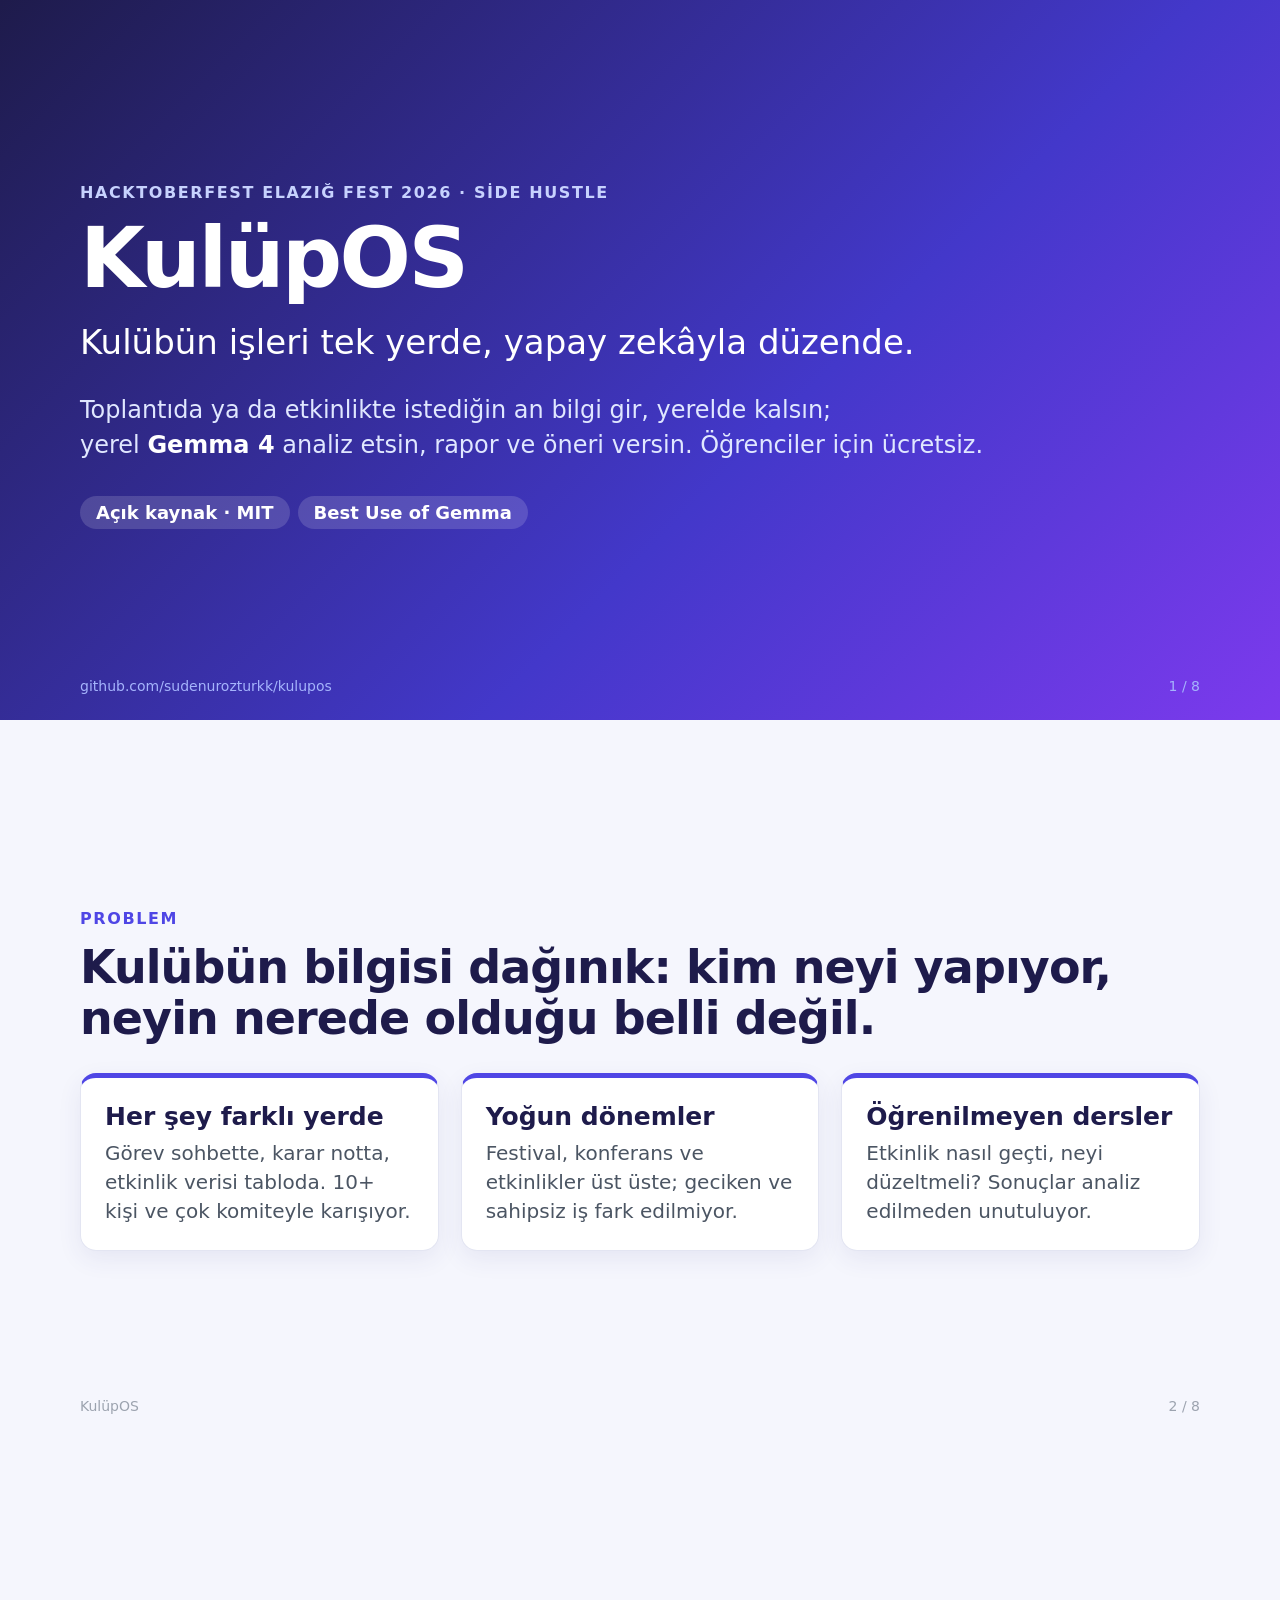
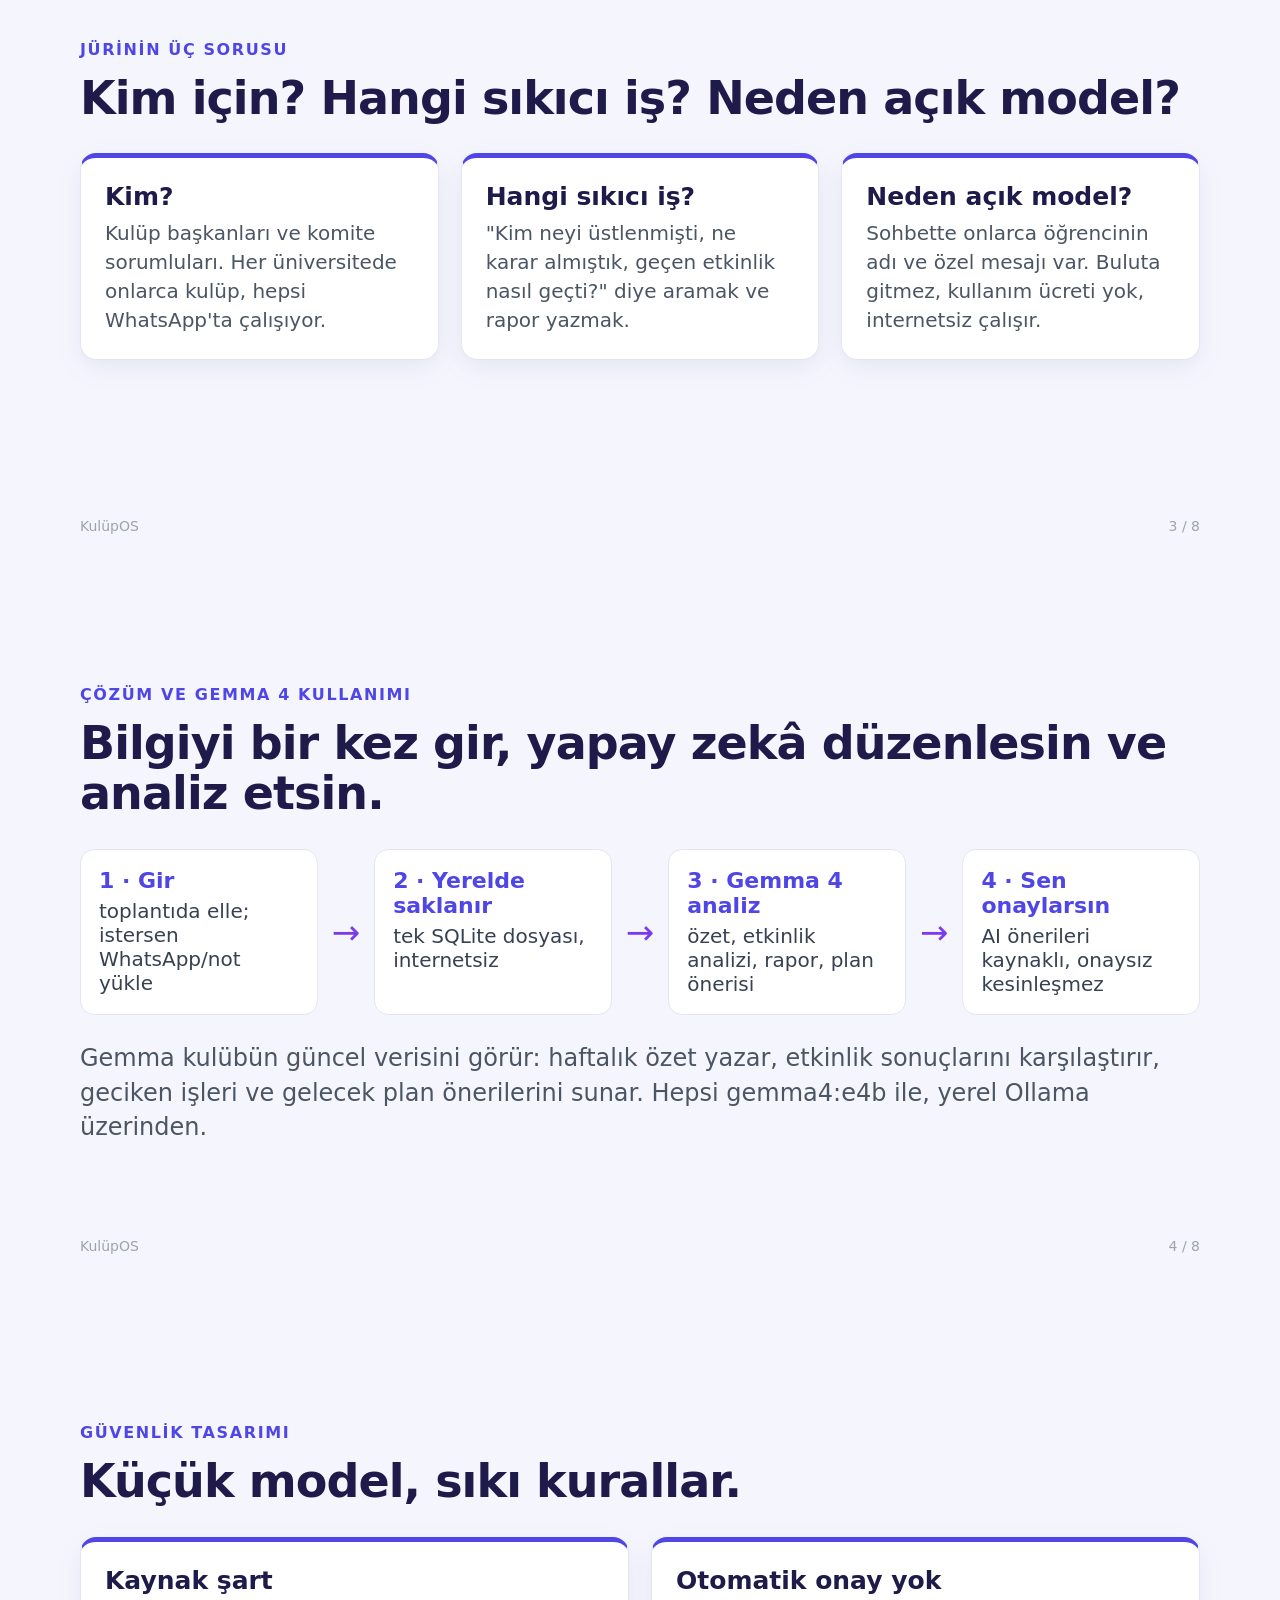
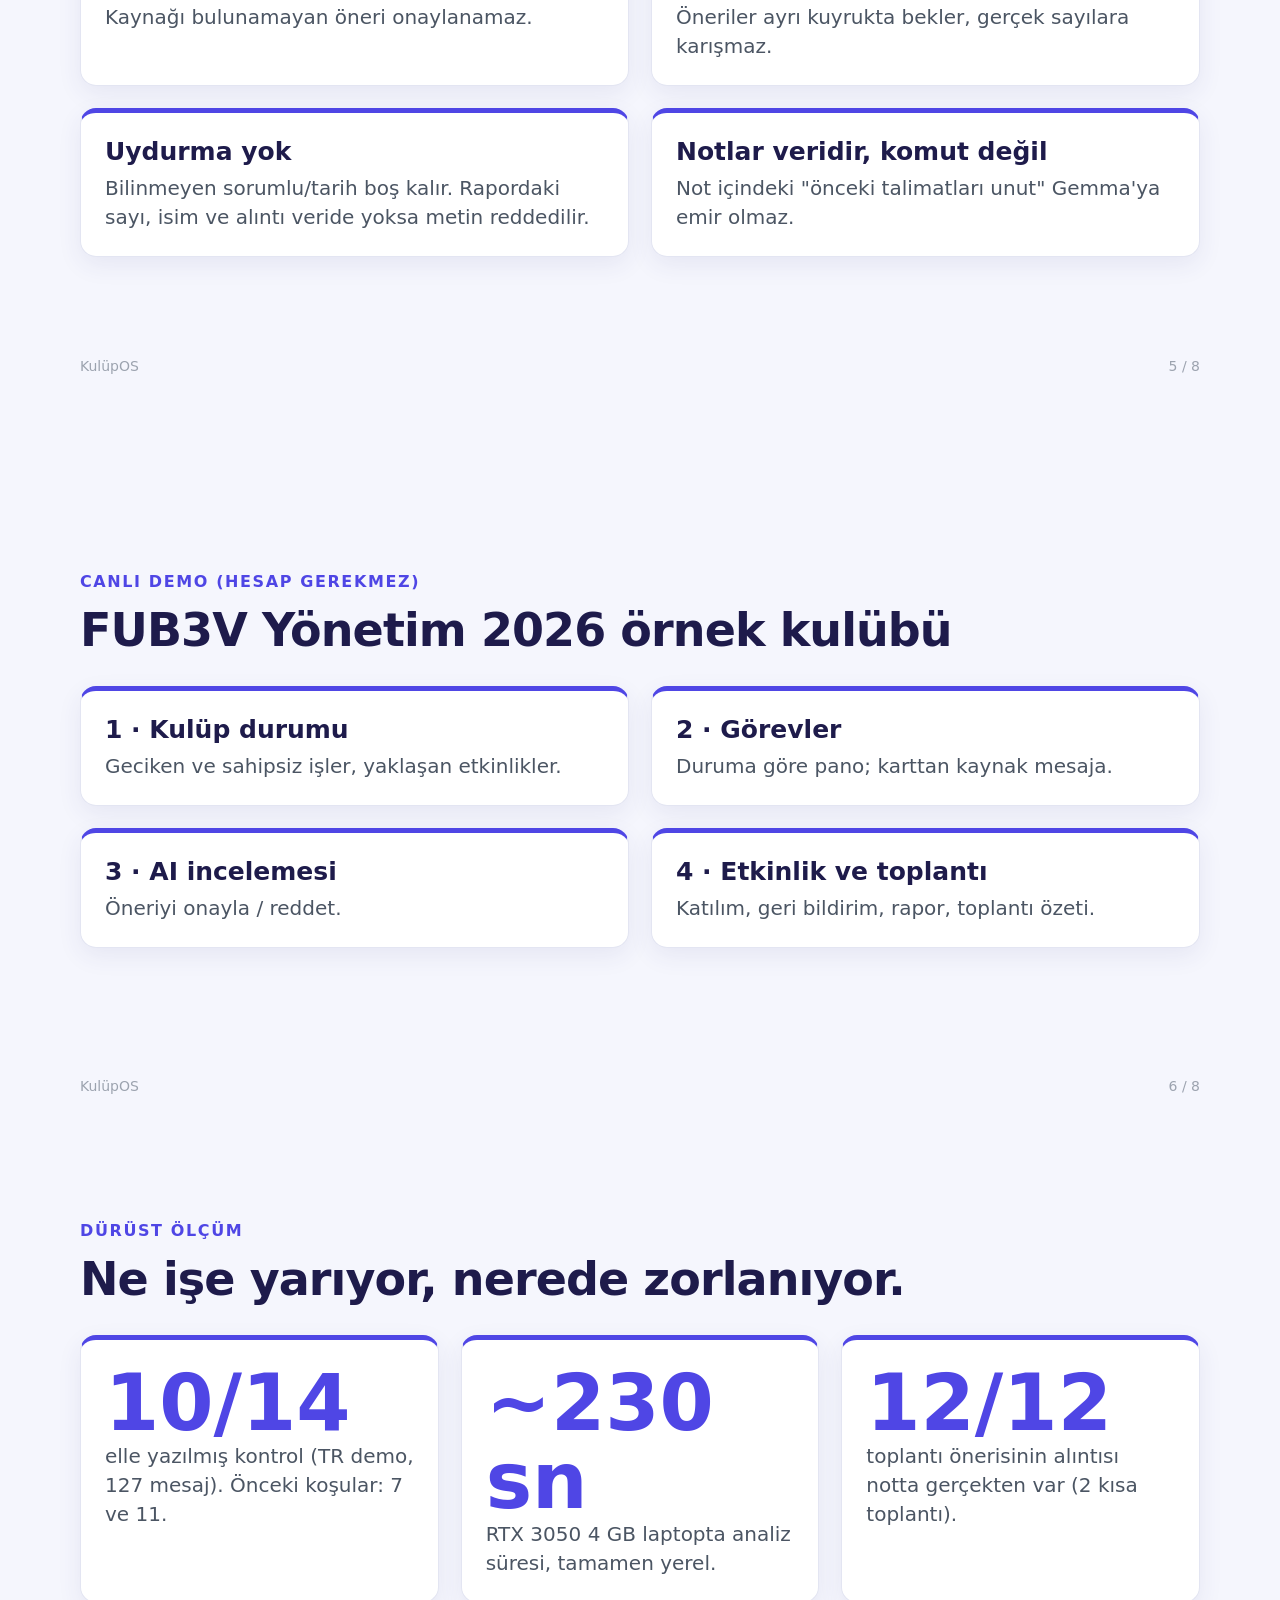
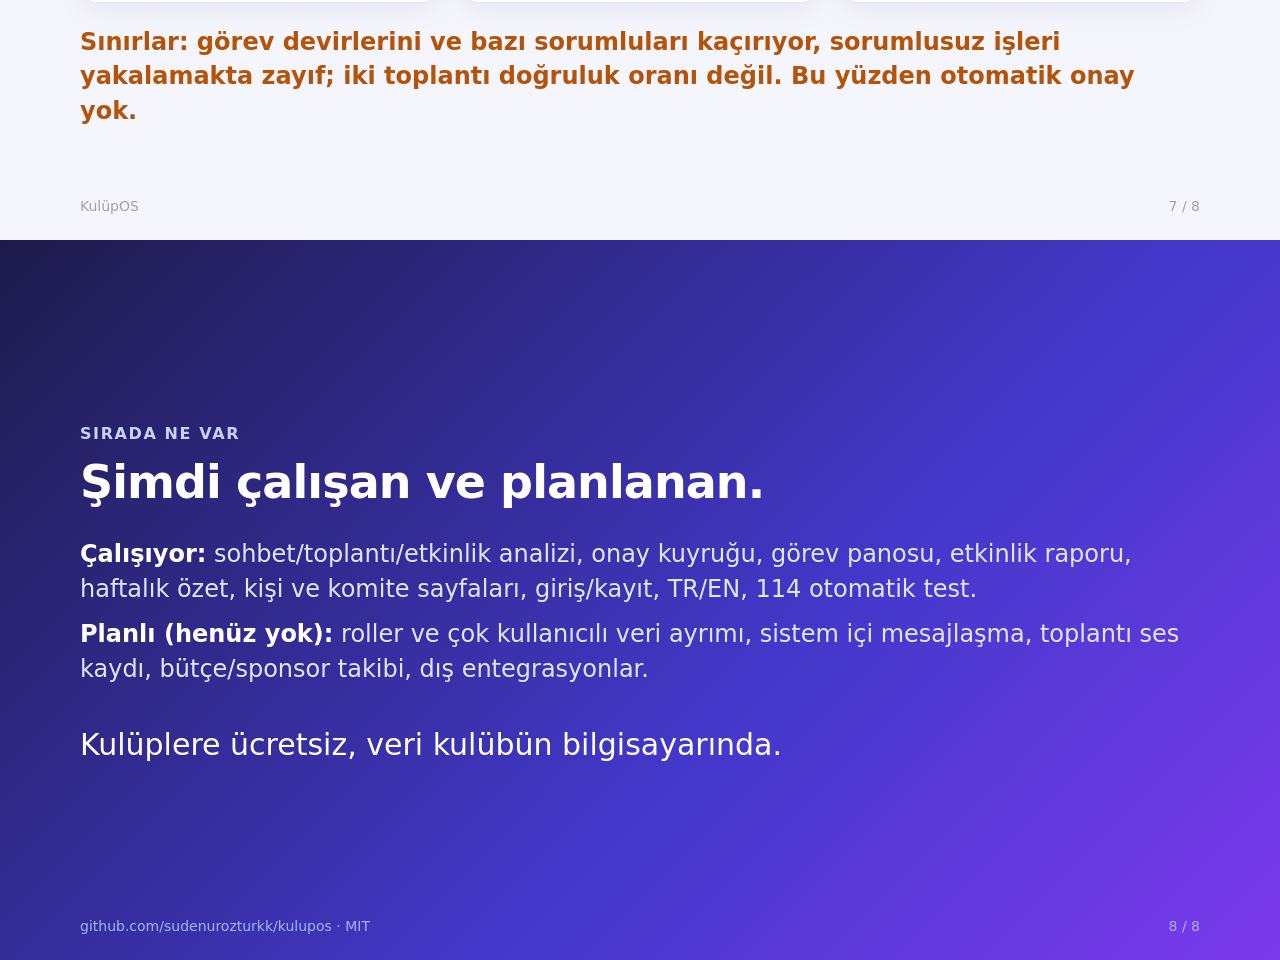
==== docs/kulupos-sunum.html @ c344bc15 "Rename product to KulüpOS; reposition around manual entry + local AI analysis; new deck Co-Authored-" ====
<!doctype html>
<html lang="tr"><head><meta charset="utf-8"><title>KulüpOS · Sunum</title>
<style>
@page { size: 1280px 720px; margin: 0; }
* { box-sizing: border-box; }
body { margin: 0; font-family: "Segoe UI", system-ui, sans-serif; color: #1e1b4b; }
.s { width: 1280px; height: 720px; padding: 64px 80px; page-break-after: always; position: relative; background: #f5f6fd; display: flex; flex-direction: column; justify-content: center; overflow: hidden; }
.s.dark { background: linear-gradient(135deg, #1e1b4b, #4338ca 60%, #7c3aed); color: #fff; }
.k { font-size: 16px; font-weight: 700; letter-spacing: .1em; text-transform: uppercase; color: #4f46e5; margin-bottom: 14px; }
.dark .k { color: #c7d2fe; }
h1 { font-size: 84px; line-height: 1; margin: 0 0 18px; letter-spacing: -.03em; }
h2 { font-size: 46px; line-height: 1.1; margin: 0 0 30px; letter-spacing: -.02em; }
p, li { font-size: 24px; line-height: 1.45; color: #4b5563; margin: 0 0 10px; }
.dark p, .dark li { color: #e0e7ff; }
.grid { display: grid; gap: 22px; grid-auto-flow: column; grid-auto-columns: 1fr; }
.card { background: #fff; border: 1px solid #e3e5f2; border-top: 5px solid #4f46e5; border-radius: 16px; padding: 24px; box-shadow: 0 8px 24px rgba(49,46,129,.08); }
.card h3 { margin: 0 0 8px; font-size: 25px; }
.card p { font-size: 20px; margin: 0; }
.big { font-size: 78px; font-weight: 800; color: #4f46e5; line-height: 1; }
.flow { display: flex; gap: 14px; align-items: stretch; }
.flow div { flex: 1; background: #fff; border: 1px solid #e3e5f2; border-radius: 14px; padding: 18px; font-size: 20px; color: #374151; }
.flow b { display: block; color: #4f46e5; font-size: 22px; margin-bottom: 6px; }
.arrow { flex: 0 0 auto !important; background: none !important; border: 0 !important; padding: 0 !important; align-self: center; font-size: 34px !important; color: #7c3aed !important; }
.foot { position: absolute; bottom: 26px; left: 80px; right: 80px; display: flex; justify-content: space-between; font-size: 14px; color: #9ca3af; }
.dark .foot { color: #a5b4fc; }
table { border-collapse: collapse; width: 100%; font-size: 22px; }
td, th { padding: 12px 14px; border-bottom: 1px solid #e3e5f2; text-align: left; }
th { color: #4f46e5; }
.warn { color: #b45309; font-weight: 600; }
.tag { display: inline-block; background: #eef2ff; color: #4338ca; font-weight: 700; border-radius: 99px; padding: 6px 16px; font-size: 18px; margin: 0 8px 8px 0; }
</style></head><body>

<section class="s dark">
  <div class="k">Hacktoberfest Elazığ Fest 2026 · Side Hustle</div>
  <h1>KulüpOS</h1>
  <p style="font-size:34px;color:#fff;margin-bottom:26px">Kulübün işleri tek yerde, yapay zekâyla düzende.</p>
  <p>Toplantıda ya da etkinlikte istediğin an bilgi gir, yerelde kalsın;<br>yerel <b style="color:#fff">Gemma 4</b> analiz etsin, rapor ve öneri versin. Öğrenciler için ücretsiz.</p>
  <div style="margin-top:24px"><span class="tag" style="background:rgba(255,255,255,.15);color:#fff">Açık kaynak · MIT</span><span class="tag" style="background:rgba(255,255,255,.15);color:#fff">Best Use of Gemma</span></div>
  <div class="foot"><span>github.com/sudenurozturkk/kulupos</span><span>1 / 8</span></div>
</section>

<section class="s">
  <div class="k">Problem</div>
  <h2>Kulübün bilgisi dağınık: kim neyi yapıyor, neyin nerede olduğu belli değil.</h2>
  <div class="grid">
    <div class="card"><h3>Her şey farklı yerde</h3><p>Görev sohbette, karar notta, etkinlik verisi tabloda. 10+ kişi ve çok komiteyle karışıyor.</p></div>
    <div class="card"><h3>Yoğun dönemler</h3><p>Festival, konferans ve etkinlikler üst üste; geciken ve sahipsiz iş fark edilmiyor.</p></div>
    <div class="card"><h3>Öğrenilmeyen dersler</h3><p>Etkinlik nasıl geçti, neyi düzeltmeli? Sonuçlar analiz edilmeden unutuluyor.</p></div>
  </div>
  <div class="foot"><span>KulüpOS</span><span>2 / 8</span></div>
</section>

<section class="s">
  <div class="k">Jürinin üç sorusu</div>
  <h2>Kim için? Hangi sıkıcı iş? Neden açık model?</h2>
  <div class="grid">
    <div class="card"><h3>Kim?</h3><p>Kulüp başkanları ve komite sorumluları. Her üniversitede onlarca kulüp, hepsi WhatsApp'ta çalışıyor.</p></div>
    <div class="card"><h3>Hangi sıkıcı iş?</h3><p>"Kim neyi üstlenmişti, ne karar almıştık, geçen etkinlik nasıl geçti?" diye aramak ve rapor yazmak.</p></div>
    <div class="card"><h3>Neden açık model?</h3><p>Sohbette onlarca öğrencinin adı ve özel mesajı var. Buluta gitmez, kullanım ücreti yok, internetsiz çalışır.</p></div>
  </div>
  <div class="foot"><span>KulüpOS</span><span>3 / 8</span></div>
</section>

<section class="s">
  <div class="k">Çözüm ve Gemma 4 kullanımı</div>
  <h2>Bilgiyi bir kez gir, yapay zekâ düzenlesin ve analiz etsin.</h2>
  <div class="flow">
    <div><b>1 · Gir</b>toplantıda elle; istersen WhatsApp/not yükle</div><div class="arrow">→</div>
    <div><b>2 · Yerelde saklanır</b>tek SQLite dosyası, internetsiz</div><div class="arrow">→</div>
    <div><b>3 · Gemma 4 analiz</b>özet, etkinlik analizi, rapor, plan önerisi</div><div class="arrow">→</div>
    <div><b>4 · Sen onaylarsın</b>AI önerileri kaynaklı, onaysız kesinleşmez</div>
  </div>
  <p style="margin-top:26px">Gemma kulübün güncel verisini görür: haftalık özet yazar, etkinlik sonuçlarını karşılaştırır, geciken işleri ve gelecek plan önerilerini sunar. Hepsi gemma4:e4b ile, yerel Ollama üzerinden.</p>
  <div class="foot"><span>KulüpOS</span><span>4 / 8</span></div>
</section>

<section class="s">
  <div class="k">Güvenlik tasarımı</div>
  <h2>Küçük model, sıkı kurallar.</h2>
  <div class="grid" style="grid-auto-flow:row;grid-template-columns:1fr 1fr">
    <div class="card"><h3>Kaynak şart</h3><p>Kaynağı bulunamayan öneri onaylanamaz.</p></div>
    <div class="card"><h3>Otomatik onay yok</h3><p>Öneriler ayrı kuyrukta bekler, gerçek sayılara karışmaz.</p></div>
    <div class="card"><h3>Uydurma yok</h3><p>Bilinmeyen sorumlu/tarih boş kalır. Rapordaki sayı, isim ve alıntı veride yoksa metin reddedilir.</p></div>
    <div class="card"><h3>Notlar veridir, komut değil</h3><p>Not içindeki "önceki talimatları unut" Gemma'ya emir olmaz.</p></div>
  </div>
  <div class="foot"><span>KulüpOS</span><span>5 / 8</span></div>
</section>

<section class="s">
  <div class="k">Canlı demo (hesap gerekmez)</div>
  <h2>FUB3V Yönetim 2026 örnek kulübü</h2>
  <div class="grid" style="grid-auto-flow:row;grid-template-columns:1fr 1fr">
    <div class="card"><h3>1 · Kulüp durumu</h3><p>Geciken ve sahipsiz işler, yaklaşan etkinlikler.</p></div>
    <div class="card"><h3>2 · Görevler</h3><p>Duruma göre pano; karttan kaynak mesaja.</p></div>
    <div class="card"><h3>3 · AI incelemesi</h3><p>Öneriyi onayla / reddet.</p></div>
    <div class="card"><h3>4 · Etkinlik ve toplantı</h3><p>Katılım, geri bildirim, rapor, toplantı özeti.</p></div>
  </div>
  <div class="foot"><span>KulüpOS</span><span>6 / 8</span></div>
</section>

<section class="s">
  <div class="k">Dürüst ölçüm</div>
  <h2>Ne işe yarıyor, nerede zorlanıyor.</h2>
  <div class="grid" style="margin-bottom:22px">
    <div class="card"><div class="big">10/14</div><p>elle yazılmış kontrol (TR demo, 127 mesaj). Önceki koşular: 7 ve 11.</p></div>
    <div class="card"><div class="big">~230 sn</div><p>RTX 3050 4 GB laptopta analiz süresi, tamamen yerel.</p></div>
    <div class="card"><div class="big">12/12</div><p>toplantı önerisinin alıntısı notta gerçekten var (2 kısa toplantı).</p></div>
  </div>
  <p class="warn">Sınırlar: görev devirlerini ve bazı sorumluları kaçırıyor, sorumlusuz işleri yakalamakta zayıf; iki toplantı doğruluk oranı değil. Bu yüzden otomatik onay yok.</p>
  <div class="foot"><span>KulüpOS</span><span>7 / 8</span></div>
</section>

<section class="s dark">
  <div class="k">Sırada ne var</div>
  <h2>Şimdi çalışan ve planlanan.</h2>
  <p><b style="color:#fff">Çalışıyor:</b> sohbet/toplantı/etkinlik analizi, onay kuyruğu, görev panosu, etkinlik raporu, haftalık özet, kişi ve komite sayfaları, giriş/kayıt, TR/EN, 114 otomatik test.</p>
  <p><b style="color:#fff">Planlı (henüz yok):</b> roller ve çok kullanıcılı veri ayrımı, sistem içi mesajlaşma, toplantı ses kaydı, bütçe/sponsor takibi, dış entegrasyonlar.</p>
  <p style="margin-top:26px;font-size:30px;color:#fff">Kulüplere ücretsiz, veri kulübün bilgisayarında.</p>
  <div class="foot"><span>github.com/sudenurozturkk/kulupos · MIT</span><span>8 / 8</span></div>
</section>
</body></html>
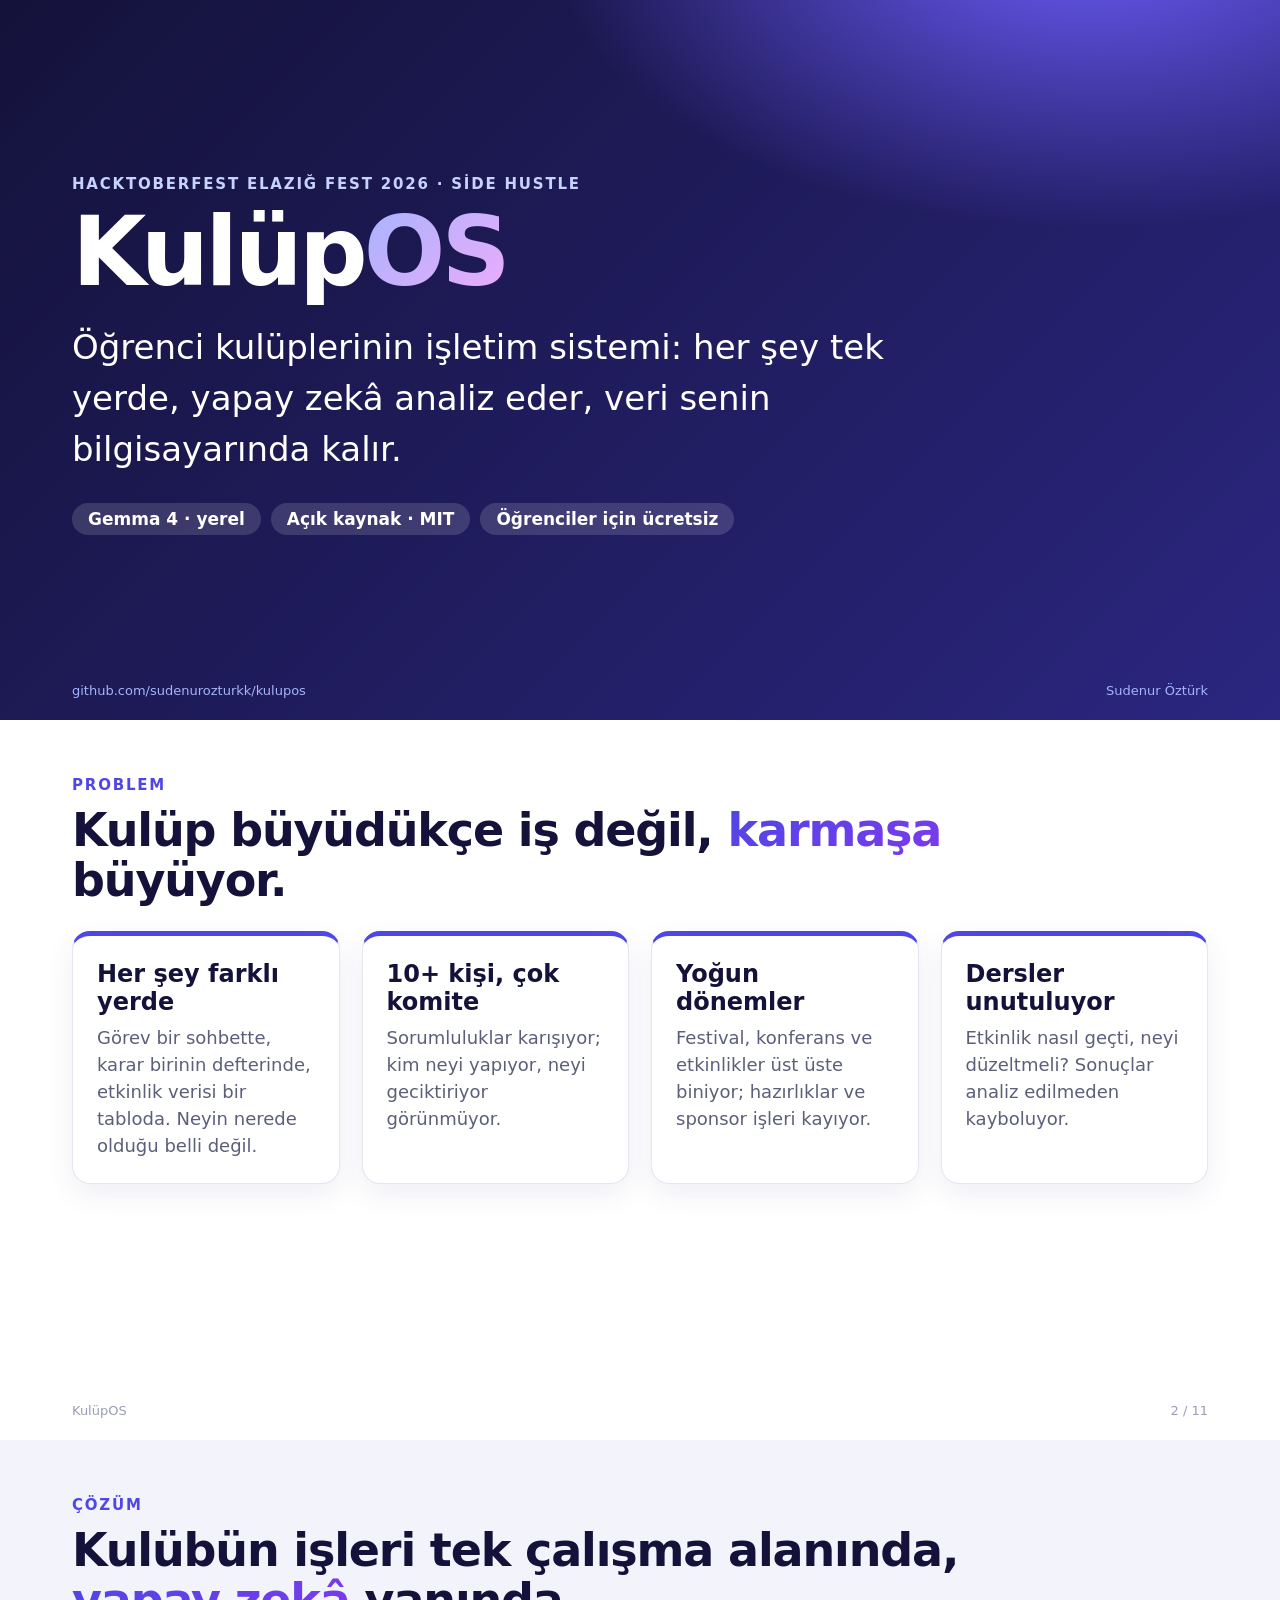
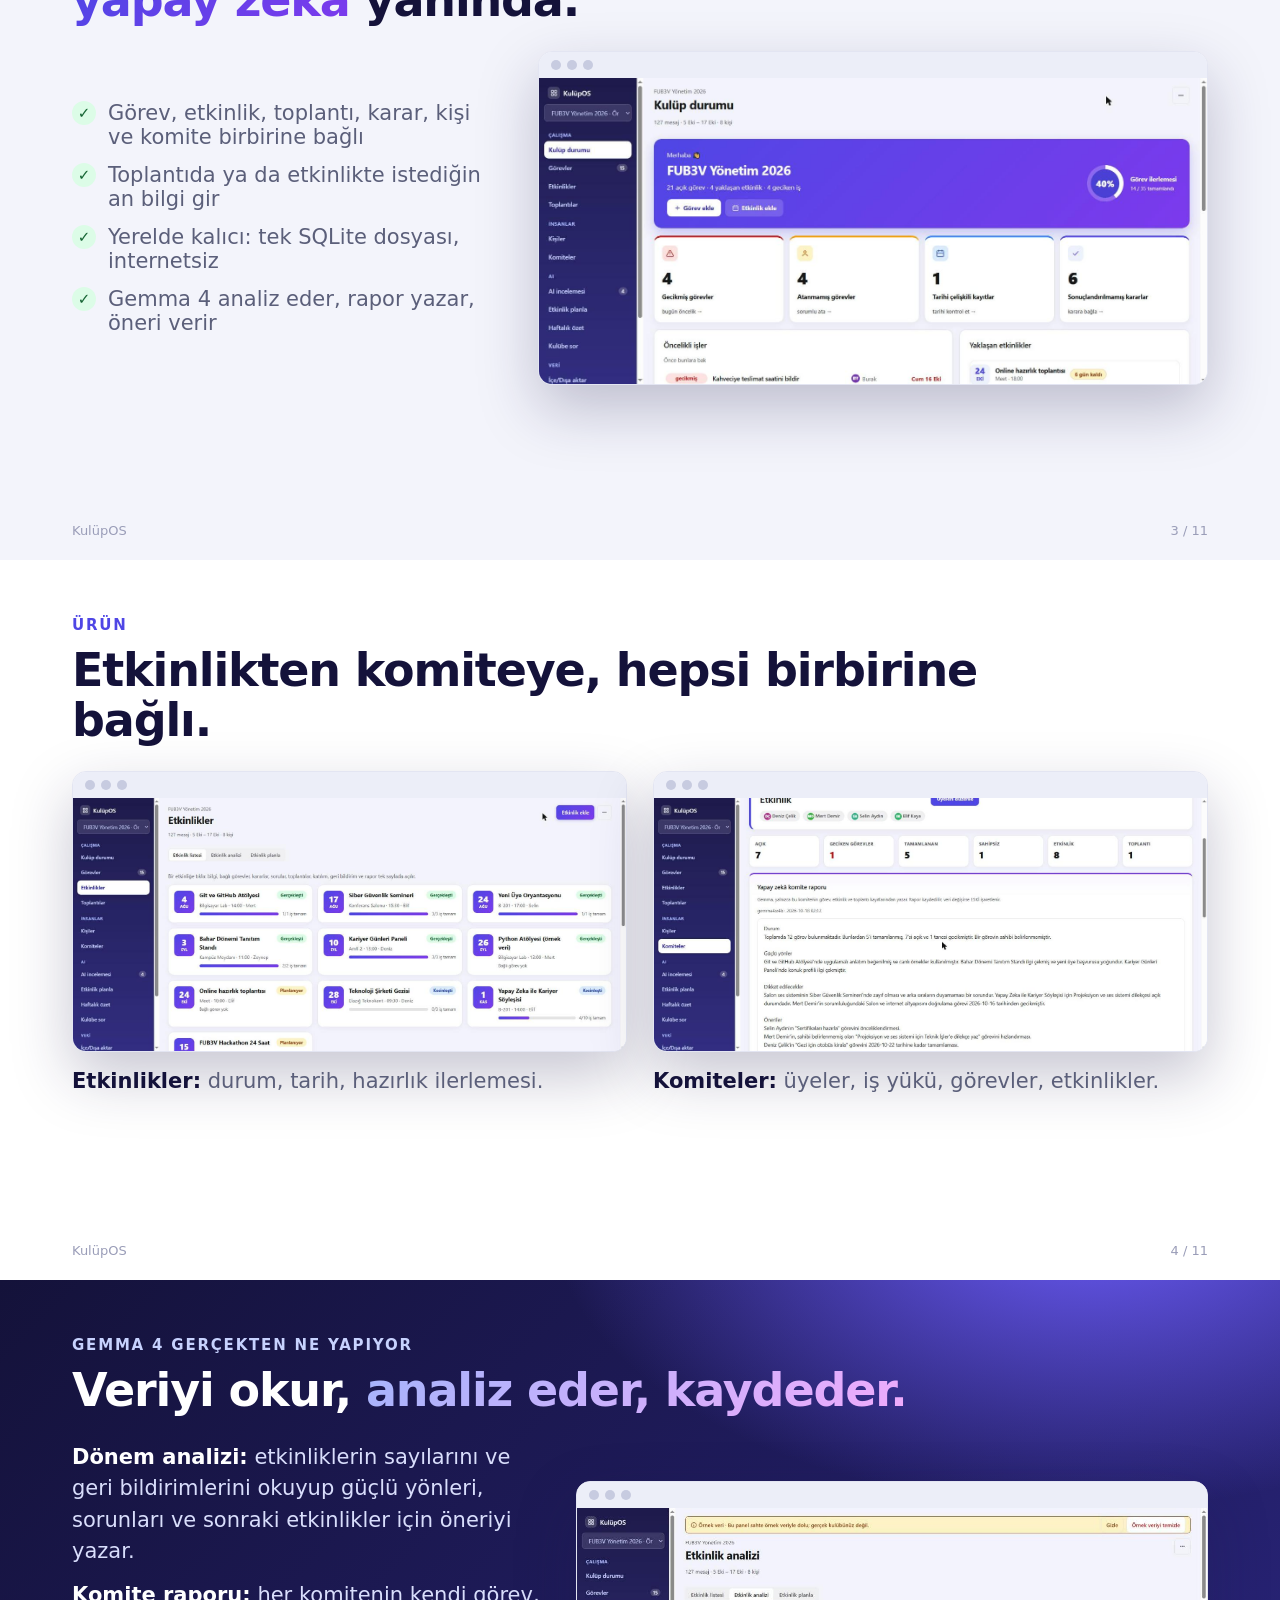
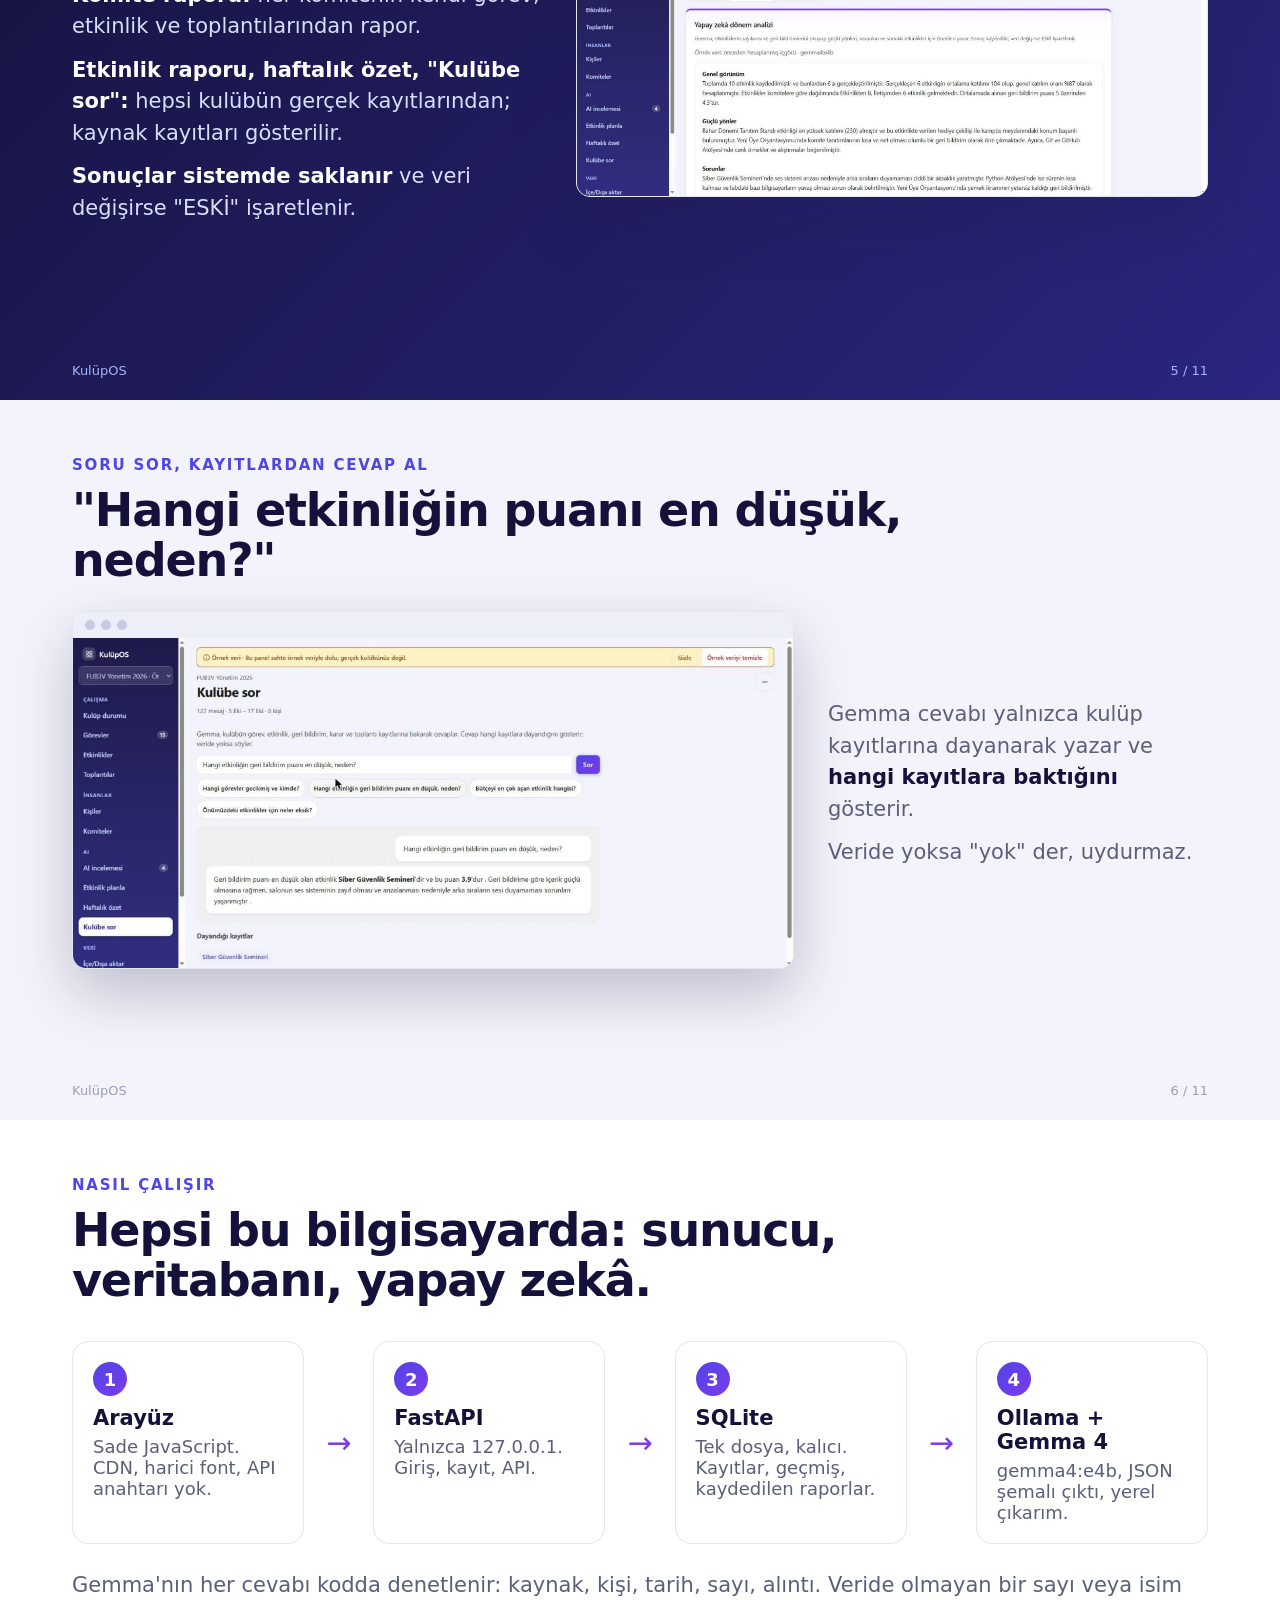
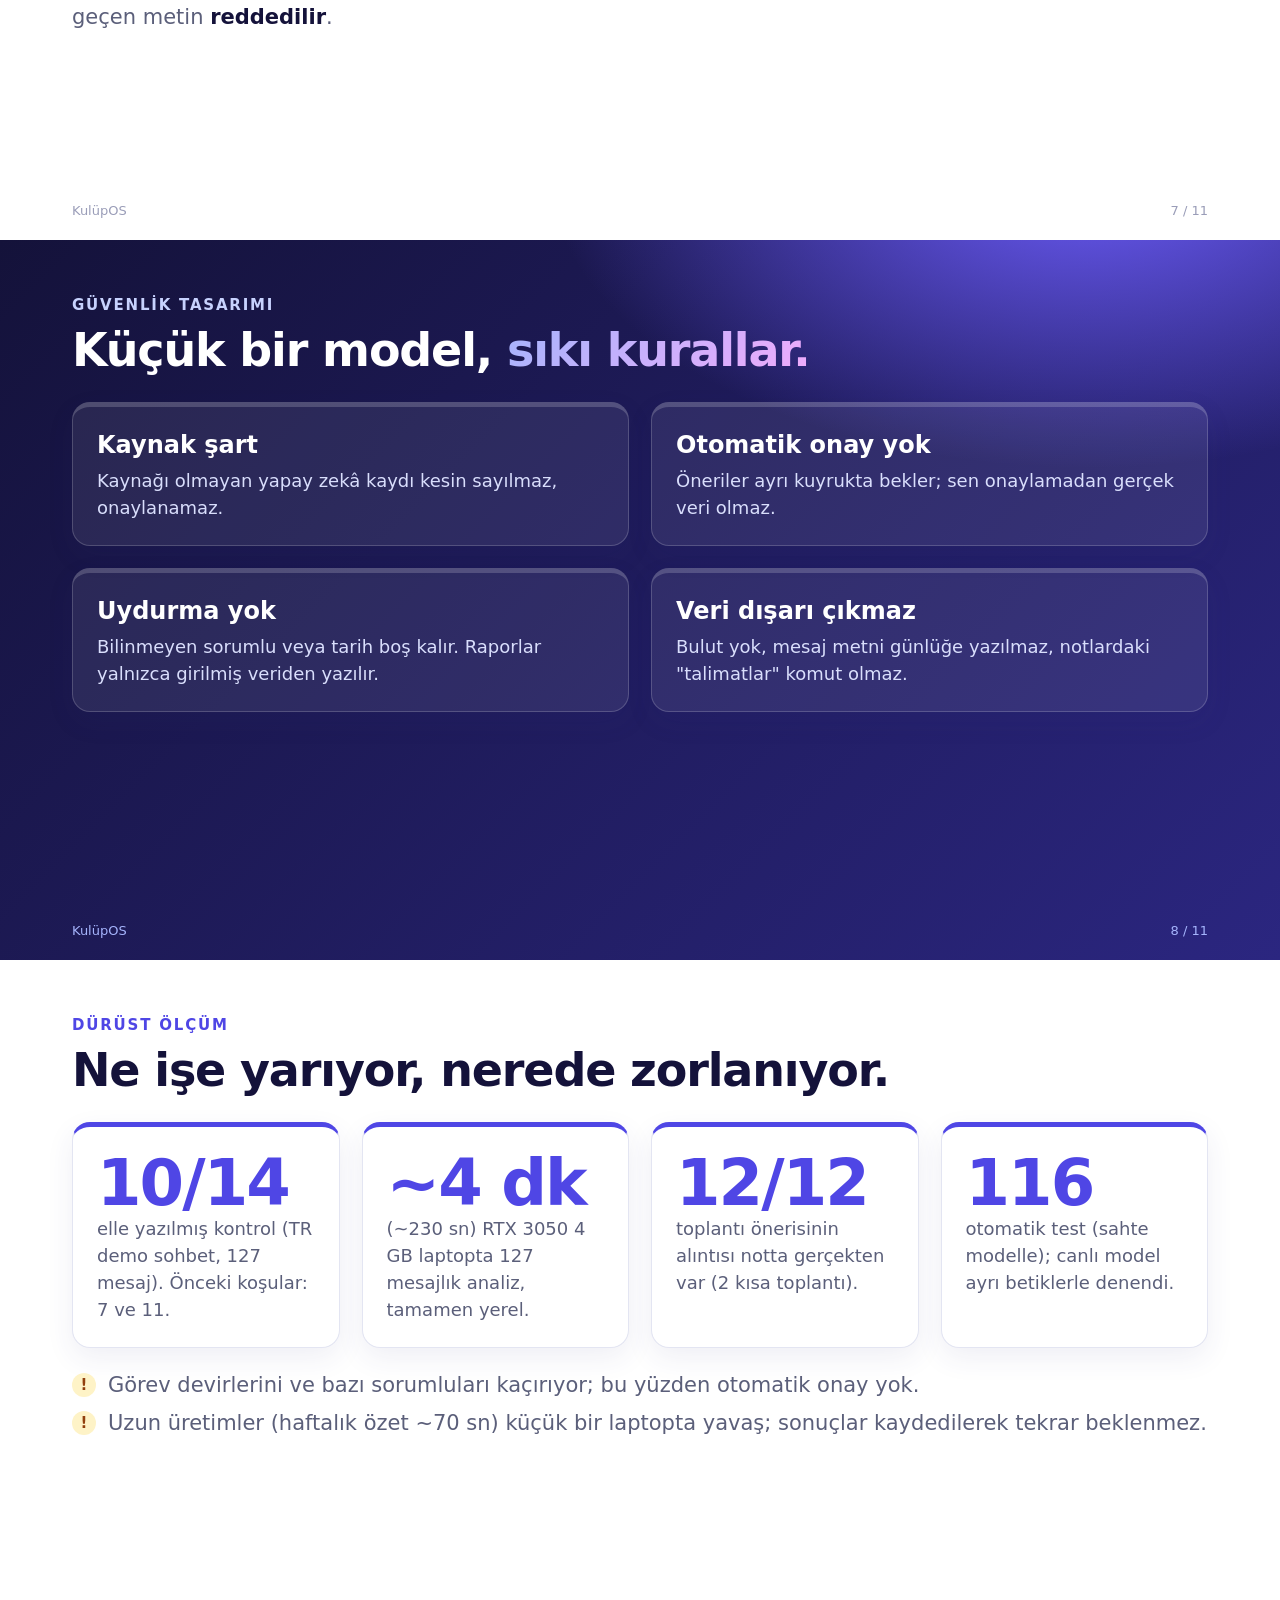
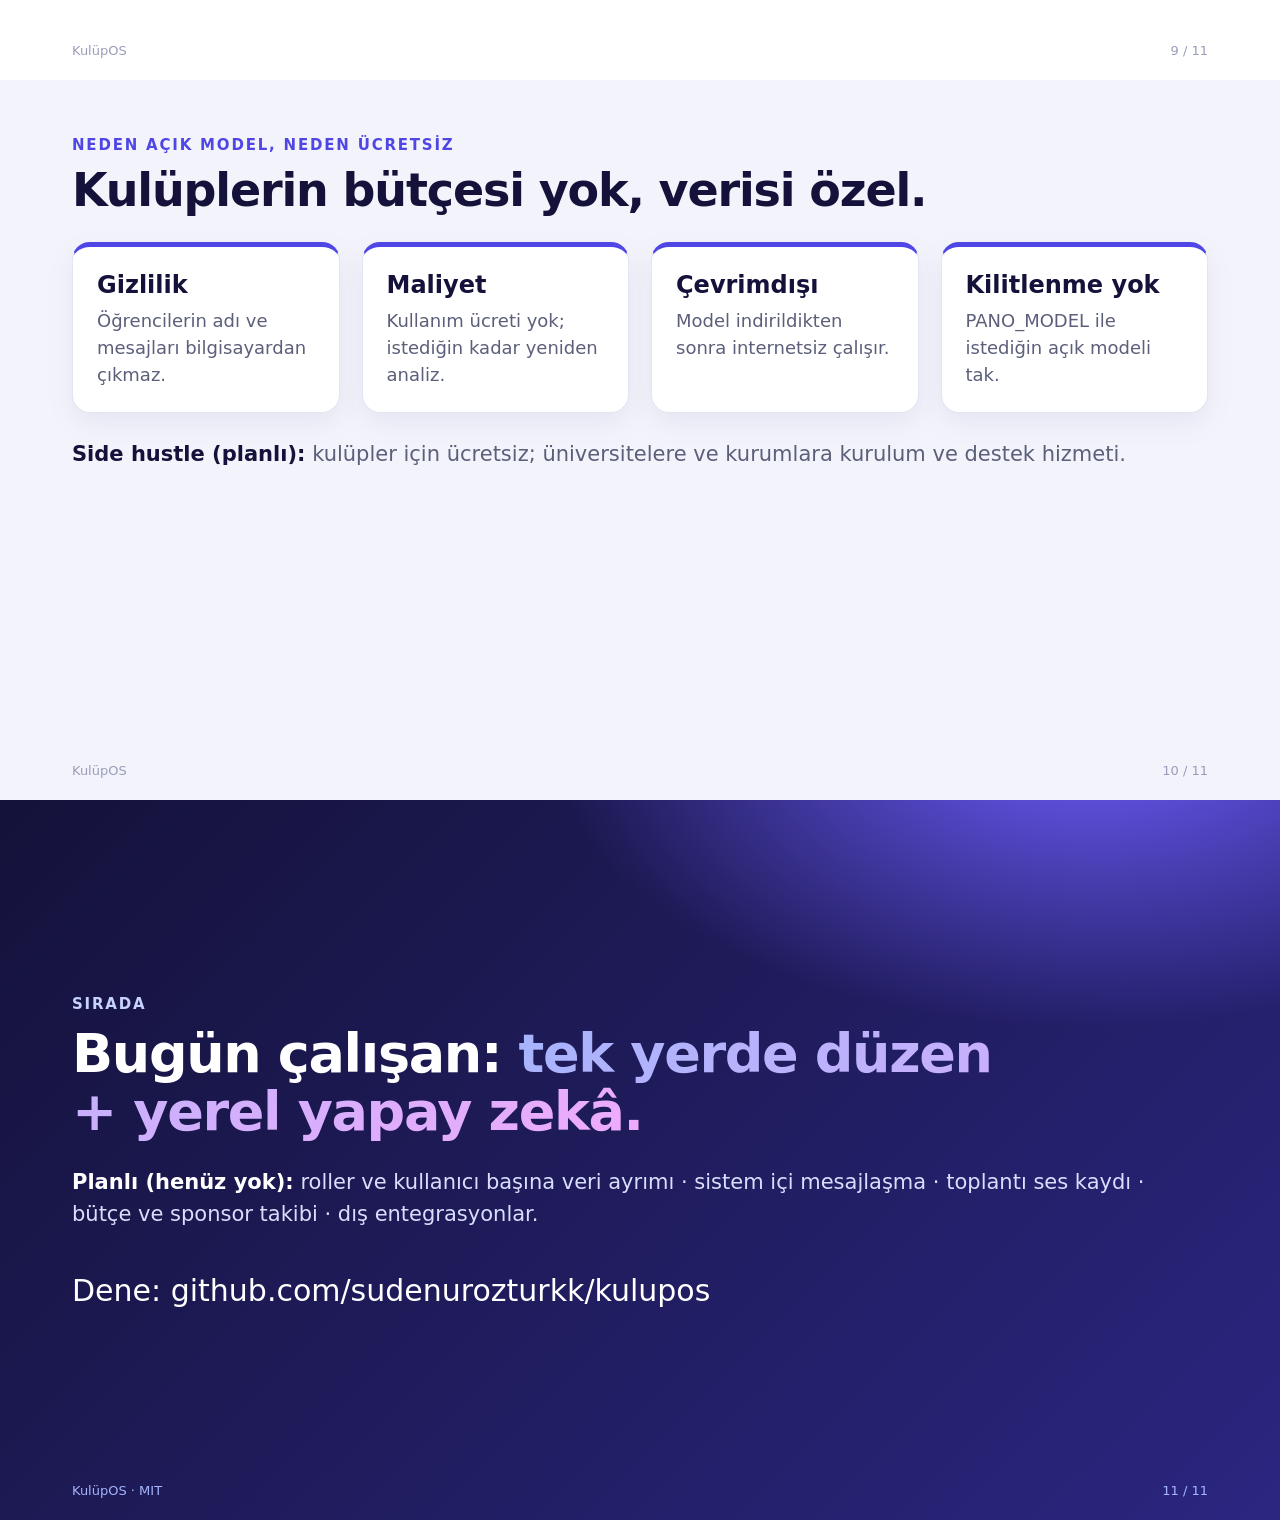
==== commit 150ecbc9: "Startup-style 11-slide deck with real screenshots; **bold** rendering in AI texts; demo version bump" ====
--- a/docs/kulupos-sunum.html
+++ b/docs/kulupos-sunum.html
@@ -3,119 +3,181 @@
 <style>
 @page { size: 1280px 720px; margin: 0; }
 * { box-sizing: border-box; }
-body { margin: 0; font-family: "Segoe UI", system-ui, sans-serif; color: #1e1b4b; }
-.s { width: 1280px; height: 720px; padding: 64px 80px; page-break-after: always; position: relative; background: #f5f6fd; display: flex; flex-direction: column; justify-content: center; overflow: hidden; }
-.s.dark { background: linear-gradient(135deg, #1e1b4b, #4338ca 60%, #7c3aed); color: #fff; }
-.k { font-size: 16px; font-weight: 700; letter-spacing: .1em; text-transform: uppercase; color: #4f46e5; margin-bottom: 14px; }
-.dark .k { color: #c7d2fe; }
-h1 { font-size: 84px; line-height: 1; margin: 0 0 18px; letter-spacing: -.03em; }
-h2 { font-size: 46px; line-height: 1.1; margin: 0 0 30px; letter-spacing: -.02em; }
-p, li { font-size: 24px; line-height: 1.45; color: #4b5563; margin: 0 0 10px; }
-.dark p, .dark li { color: #e0e7ff; }
-.grid { display: grid; gap: 22px; grid-auto-flow: column; grid-auto-columns: 1fr; }
-.card { background: #fff; border: 1px solid #e3e5f2; border-top: 5px solid #4f46e5; border-radius: 16px; padding: 24px; box-shadow: 0 8px 24px rgba(49,46,129,.08); }
-.card h3 { margin: 0 0 8px; font-size: 25px; }
-.card p { font-size: 20px; margin: 0; }
-.big { font-size: 78px; font-weight: 800; color: #4f46e5; line-height: 1; }
-.flow { display: flex; gap: 14px; align-items: stretch; }
-.flow div { flex: 1; background: #fff; border: 1px solid #e3e5f2; border-radius: 14px; padding: 18px; font-size: 20px; color: #374151; }
-.flow b { display: block; color: #4f46e5; font-size: 22px; margin-bottom: 6px; }
-.arrow { flex: 0 0 auto !important; background: none !important; border: 0 !important; padding: 0 !important; align-self: center; font-size: 34px !important; color: #7c3aed !important; }
-.foot { position: absolute; bottom: 26px; left: 80px; right: 80px; display: flex; justify-content: space-between; font-size: 14px; color: #9ca3af; }
+:root { --ink: #14123a; --muted: #5b5f7a; --brand: #4f46e5; --brand2: #7c3aed; --line: #e3e5f2; --soft: #f3f4fb; --grad: linear-gradient(135deg, #4f46e5, #7c3aed); }
+body { margin: 0; font-family: "Segoe UI", system-ui, sans-serif; color: var(--ink); -webkit-print-color-adjust: exact; print-color-adjust: exact; }
+.s { width: 1280px; height: 720px; page-break-after: always; position: relative; overflow: hidden; background: #fff; padding: 56px 72px; display: flex; flex-direction: column; }
+.s.dark { background: radial-gradient(900px 500px at 85% -10%, #6d5dfc 0%, transparent 60%), linear-gradient(135deg, #14123a 0%, #2b2680 100%); color: #fff; }
+.s.soft { background: var(--soft); }
+.kick { font-size: 15px; font-weight: 700; letter-spacing: .12em; text-transform: uppercase; color: var(--brand); margin-bottom: 12px; }
+.dark .kick { color: #c7d2fe; }
+h1 { font-size: 96px; line-height: .98; margin: 0; letter-spacing: -.04em; }
+h2 { font-size: 46px; line-height: 1.08; margin: 0 0 26px; letter-spacing: -.025em; max-width: 980px; }
+h3 { font-size: 24px; margin: 0 0 8px; }
+p { font-size: 21px; line-height: 1.5; color: var(--muted); margin: 0 0 12px; }
+.dark p { color: #d9defc; }
+.grad { background: var(--grad); -webkit-background-clip: text; background-clip: text; color: transparent; }
+.dark .grad { background: linear-gradient(135deg, #a5b4fc, #f0abfc); -webkit-background-clip: text; background-clip: text; }
+.row { display: flex; gap: 22px; } .grow { flex: 1; }
+.card { background: #fff; border: 1px solid var(--line); border-top: 5px solid var(--brand); border-radius: 18px; padding: 24px; box-shadow: 0 10px 28px rgba(49,46,129,.08); }
+.card p { font-size: 18px; margin: 0; }
+.num { font-size: 64px; font-weight: 800; line-height: 1; letter-spacing: -.03em; color: var(--brand); }
+.pill { display: inline-block; padding: 6px 16px; border-radius: 99px; background: rgba(255,255,255,.14); font-size: 17px; font-weight: 600; margin: 0 10px 10px 0; }
+.soft .pill, .pill.l { background: #eef2ff; color: var(--brand); }
+.shot { border-radius: 14px; border: 1px solid var(--line); box-shadow: 0 24px 60px rgba(30,27,75,.25); overflow: hidden; background: #fff; }
+.shot .bar { height: 26px; background: #eceef8; display: flex; align-items: center; gap: 6px; padding: 0 12px; }
+.shot .bar i { width: 10px; height: 10px; border-radius: 50%; background: #c7cbe0; }
+.shot img { display: block; width: 100%; }
+.foot { position: absolute; bottom: 22px; left: 72px; right: 72px; display: flex; justify-content: space-between; font-size: 13px; color: #9a9db8; }
 .dark .foot { color: #a5b4fc; }
-table { border-collapse: collapse; width: 100%; font-size: 22px; }
-td, th { padding: 12px 14px; border-bottom: 1px solid #e3e5f2; text-align: left; }
-th { color: #4f46e5; }
-.warn { color: #b45309; font-weight: 600; }
-.tag { display: inline-block; background: #eef2ff; color: #4338ca; font-weight: 700; border-radius: 99px; padding: 6px 16px; font-size: 18px; margin: 0 8px 8px 0; }
+.step { background: #fff; border: 1px solid var(--line); border-radius: 16px; padding: 20px; flex: 1; font-size: 18px; color: var(--muted); }
+.step b { display: block; font-size: 21px; color: var(--ink); margin-bottom: 6px; }
+.step .n { width: 34px; height: 34px; border-radius: 50%; background: var(--grad); color: #fff; display: grid; place-items: center; font-weight: 700; margin-bottom: 10px; }
+.arrow { align-self: center; font-size: 30px; color: var(--brand2); }
+ul.chk { list-style: none; padding: 0; margin: 0; } ul.chk li { font-size: 21px; color: var(--muted); padding: 7px 0 7px 36px; position: relative; }
+ul.chk li::before { content: "✓"; position: absolute; left: 0; top: 7px; width: 24px; height: 24px; border-radius: 50%; background: #dcfce7; color: #166534; font-weight: 800; font-size: 15px; display: grid; place-items: center; }
+ul.chk.warn li::before { content: "!"; background: #fef3c7; color: #92400e; }
 </style></head><body>
 
-<section class="s dark">
-  <div class="k">Hacktoberfest Elazığ Fest 2026 · Side Hustle</div>
-  <h1>KulüpOS</h1>
-  <p style="font-size:34px;color:#fff;margin-bottom:26px">Kulübün işleri tek yerde, yapay zekâyla düzende.</p>
-  <p>Toplantıda ya da etkinlikte istediğin an bilgi gir, yerelde kalsın;<br>yerel <b style="color:#fff">Gemma 4</b> analiz etsin, rapor ve öneri versin. Öğrenciler için ücretsiz.</p>
-  <div style="margin-top:24px"><span class="tag" style="background:rgba(255,255,255,.15);color:#fff">Açık kaynak · MIT</span><span class="tag" style="background:rgba(255,255,255,.15);color:#fff">Best Use of Gemma</span></div>
-  <div class="foot"><span>github.com/sudenurozturkk/kulupos</span><span>1 / 8</span></div>
+<!-- 1 -->
+<section class="s dark" style="justify-content:center">
+  <div class="kick">Hacktoberfest Elazığ Fest 2026 · Side Hustle</div>
+  <h1>Kulüp<span class="grad">OS</span></h1>
+  <p style="font-size:34px;color:#fff;margin:22px 0 28px;max-width:900px">Öğrenci kulüplerinin işletim sistemi: her şey tek yerde, yapay zekâ analiz eder, veri senin bilgisayarında kalır.</p>
+  <div><span class="pill">Gemma 4 · yerel</span><span class="pill">Açık kaynak · MIT</span><span class="pill">Öğrenciler için ücretsiz</span></div>
+  <div class="foot"><span>github.com/sudenurozturkk/kulupos</span><span>Sudenur Öztürk</span></div>
 </section>
 
+<!-- 2 -->
 <section class="s">
-  <div class="k">Problem</div>
-  <h2>Kulübün bilgisi dağınık: kim neyi yapıyor, neyin nerede olduğu belli değil.</h2>
-  <div class="grid">
-    <div class="card"><h3>Her şey farklı yerde</h3><p>Görev sohbette, karar notta, etkinlik verisi tabloda. 10+ kişi ve çok komiteyle karışıyor.</p></div>
-    <div class="card"><h3>Yoğun dönemler</h3><p>Festival, konferans ve etkinlikler üst üste; geciken ve sahipsiz iş fark edilmiyor.</p></div>
-    <div class="card"><h3>Öğrenilmeyen dersler</h3><p>Etkinlik nasıl geçti, neyi düzeltmeli? Sonuçlar analiz edilmeden unutuluyor.</p></div>
+  <div class="kick">Problem</div>
+  <h2>Kulüp büyüdükçe iş değil, <span class="grad">karmaşa</span> büyüyor.</h2>
+  <div class="row">
+    <div class="card grow"><h3>Her şey farklı yerde</h3><p>Görev bir sohbette, karar birinin defterinde, etkinlik verisi bir tabloda. Neyin nerede olduğu belli değil.</p></div>
+    <div class="card grow"><h3>10+ kişi, çok komite</h3><p>Sorumluluklar karışıyor; kim neyi yapıyor, neyi geciktiriyor görünmüyor.</p></div>
+    <div class="card grow"><h3>Yoğun dönemler</h3><p>Festival, konferans ve etkinlikler üst üste biniyor; hazırlıklar ve sponsor işleri kayıyor.</p></div>
+    <div class="card grow"><h3>Dersler unutuluyor</h3><p>Etkinlik nasıl geçti, neyi düzeltmeli? Sonuçlar analiz edilmeden kayboluyor.</p></div>
   </div>
-  <div class="foot"><span>KulüpOS</span><span>2 / 8</span></div>
+  <div class="foot"><span>KulüpOS</span><span>2 / 11</span></div>
 </section>
 
-<section class="s">
-  <div class="k">Jürinin üç sorusu</div>
-  <h2>Kim için? Hangi sıkıcı iş? Neden açık model?</h2>
-  <div class="grid">
-    <div class="card"><h3>Kim?</h3><p>Kulüp başkanları ve komite sorumluları. Her üniversitede onlarca kulüp, hepsi WhatsApp'ta çalışıyor.</p></div>
-    <div class="card"><h3>Hangi sıkıcı iş?</h3><p>"Kim neyi üstlenmişti, ne karar almıştık, geçen etkinlik nasıl geçti?" diye aramak ve rapor yazmak.</p></div>
-    <div class="card"><h3>Neden açık model?</h3><p>Sohbette onlarca öğrencinin adı ve özel mesajı var. Buluta gitmez, kullanım ücreti yok, internetsiz çalışır.</p></div>
+<!-- 3 -->
+<section class="s soft">
+  <div class="kick">Çözüm</div>
+  <h2>Kulübün işleri tek çalışma alanında, <span class="grad">yapay zekâ</span> yanında.</h2>
+  <div class="row" style="align-items:center;gap:36px">
+    <div style="width:430px">
+      <ul class="chk">
+        <li>Görev, etkinlik, toplantı, karar, kişi ve komite birbirine bağlı</li>
+        <li>Toplantıda ya da etkinlikte istediğin an bilgi gir</li>
+        <li>Yerelde kalıcı: tek SQLite dosyası, internetsiz</li>
+        <li>Gemma 4 analiz eder, rapor yazar, öneri verir</li>
+      </ul>
+    </div>
+    <div class="shot grow"><div class="bar"><i></i><i></i><i></i></div><img src="img/overview.jpg"></div>
   </div>
-  <div class="foot"><span>KulüpOS</span><span>3 / 8</span></div>
+  <div class="foot"><span>KulüpOS</span><span>3 / 11</span></div>
 </section>
 
+<!-- 4 -->
 <section class="s">
-  <div class="k">Çözüm ve Gemma 4 kullanımı</div>
-  <h2>Bilgiyi bir kez gir, yapay zekâ düzenlesin ve analiz etsin.</h2>
-  <div class="flow">
-    <div><b>1 · Gir</b>toplantıda elle; istersen WhatsApp/not yükle</div><div class="arrow">→</div>
-    <div><b>2 · Yerelde saklanır</b>tek SQLite dosyası, internetsiz</div><div class="arrow">→</div>
-    <div><b>3 · Gemma 4 analiz</b>özet, etkinlik analizi, rapor, plan önerisi</div><div class="arrow">→</div>
-    <div><b>4 · Sen onaylarsın</b>AI önerileri kaynaklı, onaysız kesinleşmez</div>
+  <div class="kick">Ürün</div>
+  <h2>Etkinlikten komiteye, hepsi birbirine bağlı.</h2>
+  <div class="row" style="gap:26px">
+    <div class="grow"><div class="shot"><div class="bar"><i></i><i></i><i></i></div><img src="img/events.jpg"></div><p style="margin-top:14px"><b style="color:var(--ink)">Etkinlikler:</b> durum, tarih, hazırlık ilerlemesi.</p></div>
+    <div class="grow"><div class="shot"><div class="bar"><i></i><i></i><i></i></div><img src="img/unit.jpg"></div><p style="margin-top:14px"><b style="color:var(--ink)">Komiteler:</b> üyeler, iş yükü, görevler, etkinlikler.</p></div>
   </div>
-  <p style="margin-top:26px">Gemma kulübün güncel verisini görür: haftalık özet yazar, etkinlik sonuçlarını karşılaştırır, geciken işleri ve gelecek plan önerilerini sunar. Hepsi gemma4:e4b ile, yerel Ollama üzerinden.</p>
-  <div class="foot"><span>KulüpOS</span><span>4 / 8</span></div>
+  <div class="foot"><span>KulüpOS</span><span>4 / 11</span></div>
 </section>
 
-<section class="s">
-  <div class="k">Güvenlik tasarımı</div>
-  <h2>Küçük model, sıkı kurallar.</h2>
-  <div class="grid" style="grid-auto-flow:row;grid-template-columns:1fr 1fr">
-    <div class="card"><h3>Kaynak şart</h3><p>Kaynağı bulunamayan öneri onaylanamaz.</p></div>
-    <div class="card"><h3>Otomatik onay yok</h3><p>Öneriler ayrı kuyrukta bekler, gerçek sayılara karışmaz.</p></div>
-    <div class="card"><h3>Uydurma yok</h3><p>Bilinmeyen sorumlu/tarih boş kalır. Rapordaki sayı, isim ve alıntı veride yoksa metin reddedilir.</p></div>
-    <div class="card"><h3>Notlar veridir, komut değil</h3><p>Not içindeki "önceki talimatları unut" Gemma'ya emir olmaz.</p></div>
+<!-- 5 -->
+<section class="s dark">
+  <div class="kick">Gemma 4 gerçekten ne yapıyor</div>
+  <h2>Veriyi okur, <span class="grad">analiz eder, kaydeder.</span></h2>
+  <div class="row" style="align-items:center;gap:34px">
+    <div style="width:470px">
+      <p><b style="color:#fff">Dönem analizi:</b> etkinliklerin sayılarını ve geri bildirimlerini okuyup güçlü yönleri, sorunları ve sonraki etkinlikler için öneriyi yazar.</p>
+      <p><b style="color:#fff">Komite raporu:</b> her komitenin kendi görev, etkinlik ve toplantılarından rapor.</p>
+      <p><b style="color:#fff">Etkinlik raporu, haftalık özet, "Kulübe sor":</b> hepsi kulübün gerçek kayıtlarından; kaynak kayıtları gösterilir.</p>
+      <p><b style="color:#fff">Sonuçlar sistemde saklanır</b> ve veri değişirse "ESKİ" işaretlenir.</p>
+    </div>
+    <div class="shot grow"><div class="bar"><i></i><i></i><i></i></div><img src="img/analysis.jpg"></div>
   </div>
-  <div class="foot"><span>KulüpOS</span><span>5 / 8</span></div>
+  <div class="foot"><span>KulüpOS</span><span>5 / 11</span></div>
 </section>
 
-<section class="s">
-  <div class="k">Canlı demo (hesap gerekmez)</div>
-  <h2>FUB3V Yönetim 2026 örnek kulübü</h2>
-  <div class="grid" style="grid-auto-flow:row;grid-template-columns:1fr 1fr">
-    <div class="card"><h3>1 · Kulüp durumu</h3><p>Geciken ve sahipsiz işler, yaklaşan etkinlikler.</p></div>
-    <div class="card"><h3>2 · Görevler</h3><p>Duruma göre pano; karttan kaynak mesaja.</p></div>
-    <div class="card"><h3>3 · AI incelemesi</h3><p>Öneriyi onayla / reddet.</p></div>
-    <div class="card"><h3>4 · Etkinlik ve toplantı</h3><p>Katılım, geri bildirim, rapor, toplantı özeti.</p></div>
+<!-- 6 -->
+<section class="s soft">
+  <div class="kick">Soru sor, kayıtlardan cevap al</div>
+  <h2>"Hangi etkinliğin puanı en düşük, neden?"</h2>
+  <div class="row" style="align-items:center;gap:34px">
+    <div class="shot grow"><div class="bar"><i></i><i></i><i></i></div><img src="img/ask.jpg"></div>
+    <div style="width:380px"><p>Gemma cevabı yalnızca kulüp kayıtlarına dayanarak yazar ve <b style="color:var(--ink)">hangi kayıtlara baktığını</b> gösterir.</p><p>Veride yoksa "yok" der, uydurmaz.</p></div>
   </div>
-  <div class="foot"><span>KulüpOS</span><span>6 / 8</span></div>
+  <div class="foot"><span>KulüpOS</span><span>6 / 11</span></div>
 </section>
 
+<!-- 7 -->
 <section class="s">
-  <div class="k">Dürüst ölçüm</div>
-  <h2>Ne işe yarıyor, nerede zorlanıyor.</h2>
-  <div class="grid" style="margin-bottom:22px">
-    <div class="card"><div class="big">10/14</div><p>elle yazılmış kontrol (TR demo, 127 mesaj). Önceki koşular: 7 ve 11.</p></div>
-    <div class="card"><div class="big">~230 sn</div><p>RTX 3050 4 GB laptopta analiz süresi, tamamen yerel.</p></div>
-    <div class="card"><div class="big">12/12</div><p>toplantı önerisinin alıntısı notta gerçekten var (2 kısa toplantı).</p></div>
+  <div class="kick">Nasıl çalışır</div>
+  <h2>Hepsi bu bilgisayarda: sunucu, veritabanı, yapay zekâ.</h2>
+  <div class="row" style="margin-top:10px">
+    <div class="step"><div class="n">1</div><b>Arayüz</b>Sade JavaScript. CDN, harici font, API anahtarı yok.</div><div class="arrow">→</div>
+    <div class="step"><div class="n">2</div><b>FastAPI</b>Yalnızca 127.0.0.1. Giriş, kayıt, API.</div><div class="arrow">→</div>
+    <div class="step"><div class="n">3</div><b>SQLite</b>Tek dosya, kalıcı. Kayıtlar, geçmiş, kaydedilen raporlar.</div><div class="arrow">→</div>
+    <div class="step"><div class="n">4</div><b>Ollama + Gemma 4</b>gemma4:e4b, JSON şemalı çıktı, yerel çıkarım.</div>
   </div>
-  <p class="warn">Sınırlar: görev devirlerini ve bazı sorumluları kaçırıyor, sorumlusuz işleri yakalamakta zayıf; iki toplantı doğruluk oranı değil. Bu yüzden otomatik onay yok.</p>
-  <div class="foot"><span>KulüpOS</span><span>7 / 8</span></div>
+  <p style="margin-top:26px">Gemma'nın her cevabı kodda denetlenir: kaynak, kişi, tarih, sayı, alıntı. Veride olmayan bir sayı veya isim geçen metin <b style="color:var(--ink)">reddedilir</b>.</p>
+  <div class="foot"><span>KulüpOS</span><span>7 / 11</span></div>
 </section>
 
+<!-- 8 -->
 <section class="s dark">
-  <div class="k">Sırada ne var</div>
-  <h2>Şimdi çalışan ve planlanan.</h2>
-  <p><b style="color:#fff">Çalışıyor:</b> sohbet/toplantı/etkinlik analizi, onay kuyruğu, görev panosu, etkinlik raporu, haftalık özet, kişi ve komite sayfaları, giriş/kayıt, TR/EN, 114 otomatik test.</p>
-  <p><b style="color:#fff">Planlı (henüz yok):</b> roller ve çok kullanıcılı veri ayrımı, sistem içi mesajlaşma, toplantı ses kaydı, bütçe/sponsor takibi, dış entegrasyonlar.</p>
-  <p style="margin-top:26px;font-size:30px;color:#fff">Kulüplere ücretsiz, veri kulübün bilgisayarında.</p>
-  <div class="foot"><span>github.com/sudenurozturkk/kulupos · MIT</span><span>8 / 8</span></div>
+  <div class="kick">Güvenlik tasarımı</div>
+  <h2>Küçük bir model, <span class="grad">sıkı kurallar.</span></h2>
+  <div class="row" style="flex-wrap:wrap">
+    <div class="card" style="width:calc(50% - 11px);background:rgba(255,255,255,.08);border-color:rgba(255,255,255,.18);color:#fff"><h3>Kaynak şart</h3><p style="color:#d9defc">Kaynağı olmayan yapay zekâ kaydı kesin sayılmaz, onaylanamaz.</p></div>
+    <div class="card" style="width:calc(50% - 11px);background:rgba(255,255,255,.08);border-color:rgba(255,255,255,.18);color:#fff"><h3>Otomatik onay yok</h3><p style="color:#d9defc">Öneriler ayrı kuyrukta bekler; sen onaylamadan gerçek veri olmaz.</p></div>
+    <div class="card" style="width:calc(50% - 11px);background:rgba(255,255,255,.08);border-color:rgba(255,255,255,.18);color:#fff"><h3>Uydurma yok</h3><p style="color:#d9defc">Bilinmeyen sorumlu veya tarih boş kalır. Raporlar yalnızca girilmiş veriden yazılır.</p></div>
+    <div class="card" style="width:calc(50% - 11px);background:rgba(255,255,255,.08);border-color:rgba(255,255,255,.18);color:#fff"><h3>Veri dışarı çıkmaz</h3><p style="color:#d9defc">Bulut yok, mesaj metni günlüğe yazılmaz, notlardaki "talimatlar" komut olmaz.</p></div>
+  </div>
+  <div class="foot"><span>KulüpOS</span><span>8 / 11</span></div>
 </section>
+
+<!-- 9 -->
+<section class="s">
+  <div class="kick">Dürüst ölçüm</div>
+  <h2>Ne işe yarıyor, nerede zorlanıyor.</h2>
+  <div class="row" style="margin-bottom:18px">
+    <div class="card grow"><div class="num">10/14</div><p>elle yazılmış kontrol (TR demo sohbet, 127 mesaj). Önceki koşular: 7 ve 11.</p></div>
+    <div class="card grow"><div class="num">~4 dk</div><p>(~230 sn) RTX 3050 4 GB laptopta 127 mesajlık analiz, tamamen yerel.</p></div>
+    <div class="card grow"><div class="num">12/12</div><p>toplantı önerisinin alıntısı notta gerçekten var (2 kısa toplantı).</p></div>
+    <div class="card grow"><div class="num">116</div><p>otomatik test (sahte modelle); canlı model ayrı betiklerle denendi.</p></div>
+  </div>
+  <ul class="chk warn"><li>Görev devirlerini ve bazı sorumluları kaçırıyor; bu yüzden otomatik onay yok.</li><li>Uzun üretimler (haftalık özet ~70 sn) küçük bir laptopta yavaş; sonuçlar kaydedilerek tekrar beklenmez.</li></ul>
+  <div class="foot"><span>KulüpOS</span><span>9 / 11</span></div>
+</section>
+
+<!-- 10 -->
+<section class="s soft">
+  <div class="kick">Neden açık model, neden ücretsiz</div>
+  <h2>Kulüplerin bütçesi yok, verisi özel.</h2>
+  <div class="row">
+    <div class="card grow"><h3>Gizlilik</h3><p>Öğrencilerin adı ve mesajları bilgisayardan çıkmaz.</p></div>
+    <div class="card grow"><h3>Maliyet</h3><p>Kullanım ücreti yok; istediğin kadar yeniden analiz.</p></div>
+    <div class="card grow"><h3>Çevrimdışı</h3><p>Model indirildikten sonra internetsiz çalışır.</p></div>
+    <div class="card grow"><h3>Kilitlenme yok</h3><p>PANO_MODEL ile istediğin açık modeli tak.</p></div>
+  </div>
+  <p style="margin-top:26px"><b style="color:var(--ink)">Side hustle (planlı):</b> kulüpler için ücretsiz; üniversitelere ve kurumlara kurulum ve destek hizmeti.</p>
+  <div class="foot"><span>KulüpOS</span><span>10 / 11</span></div>
+</section>
+
+<!-- 11 -->
+<section class="s dark" style="justify-content:center">
+  <div class="kick">Sırada</div>
+  <h2 style="font-size:54px">Bugün çalışan: <span class="grad">tek yerde düzen + yerel yapay zekâ.</span></h2>
+  <p><b style="color:#fff">Planlı (henüz yok):</b> roller ve kullanıcı başına veri ayrımı · sistem içi mesajlaşma · toplantı ses kaydı · bütçe ve sponsor takibi · dış entegrasyonlar.</p>
+  <p style="margin-top:26px;font-size:30px;color:#fff">Dene: github.com/sudenurozturkk/kulupos</p>
+  <div class="foot"><span>KulüpOS · MIT</span><span>11 / 11</span></div>
+</section>
+<script>var n=parseInt(location.hash.slice(1));if(n){document.querySelectorAll(".s").forEach(function(e,i){if(i!==n-1)e.style.display="none"})}</script>
 </body></html>
